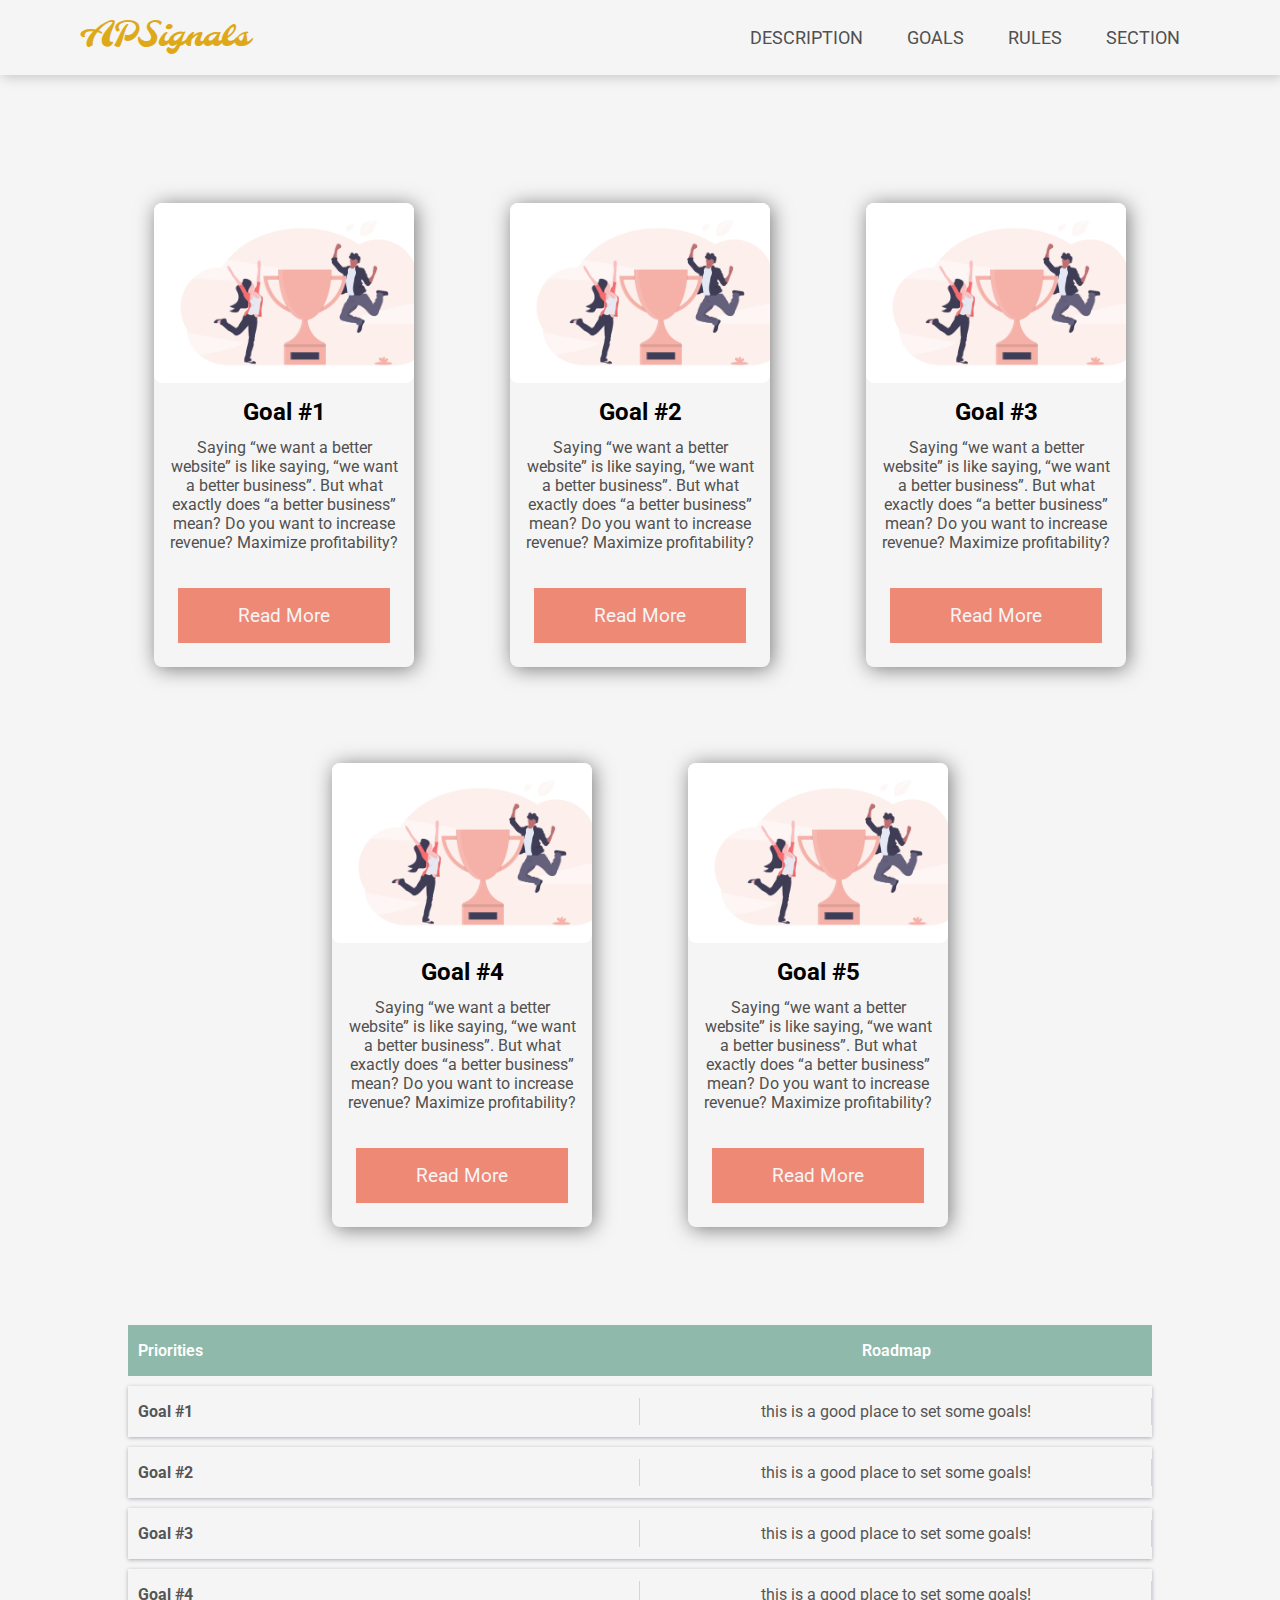
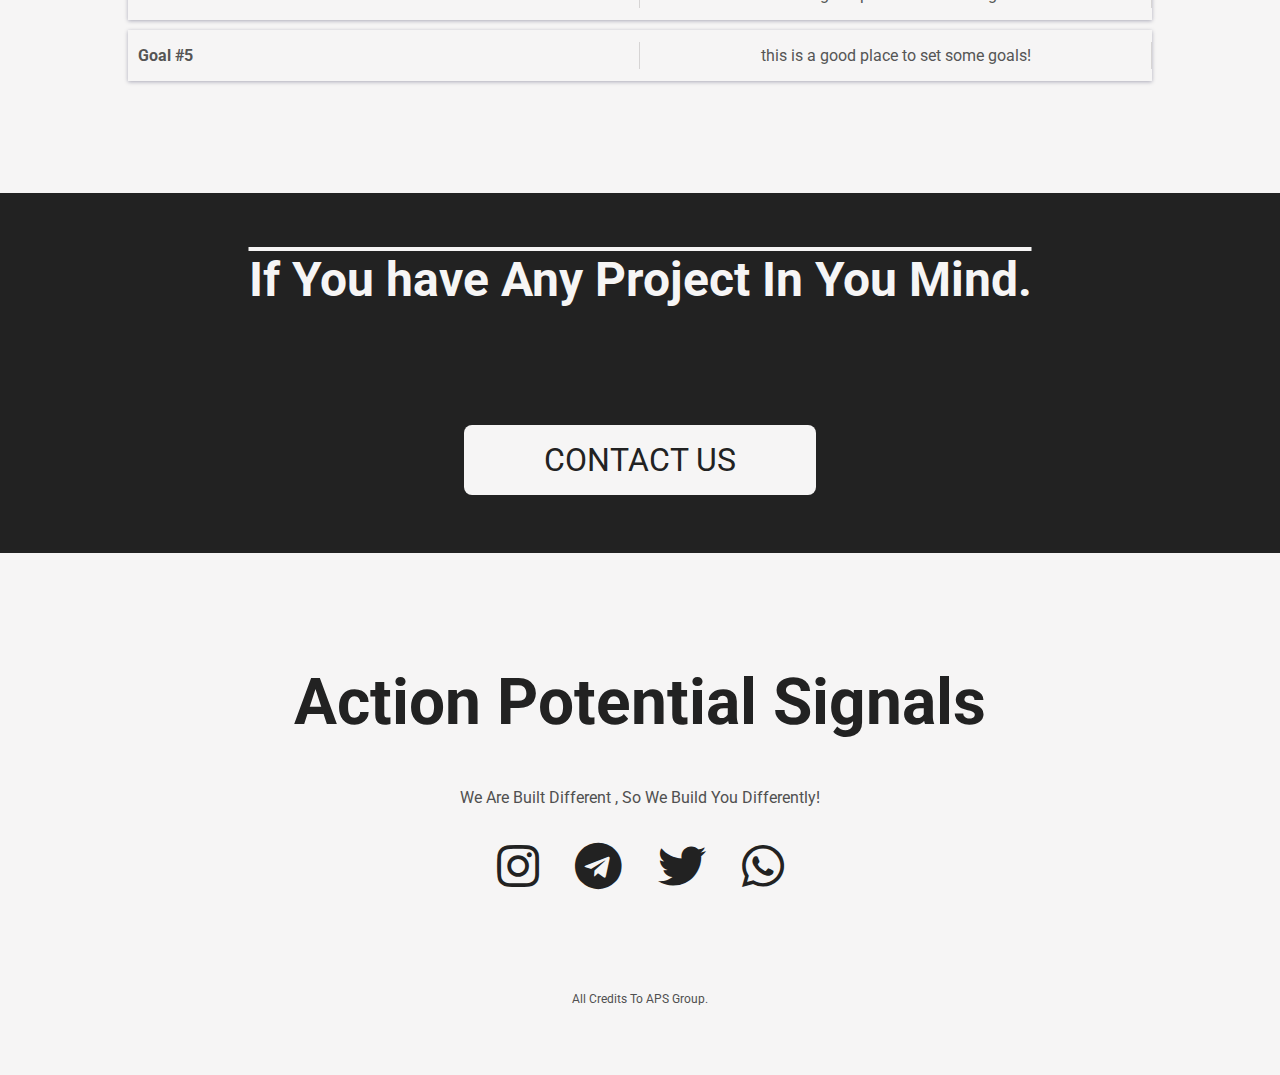
==== Goals/index.html @ fe3c5ffa "apsignals css-2" ====
<!DOCTYPE html>
<html lang="en">

<head>
    <meta charset="UTF-8">
    <meta http-equiv="X-UA-Compatible" content="IE=edge">
    <meta name="viewport" content="width=device-width, initial-scale=1.0">
    <title>Main Page</title>
    <link rel="stylesheet" href="/css/style.css">
    <link rel="stylesheet" href="https://use.fontawesome.com/releases/v5.13.0/css/all.css">
</head>
<body>
    <!-----------navbar----------------->
    <header>
        <nav>
            <input type="checkbox" id="check">
            <label for="check" class="checkbtn">
                <i class="fa fa-bars"></i>
            </label>
            <div class="logo">
                <p>APSignals</p>
            </div>
                <ul>
                    <li><a href="">Description</a></li>
                    <li><a href="">Goals</a></li>
                    <li><a href="">Rules</a></li>
                    <li><a href="">Section</a></li>
                </ul>
        </nav>
    </header>

  <!--------cards---------->
  <section class="container">

    <div class="card">
        <div class="card-image img-2"></div>
        <h2>Goal #1</h2>
        <p>Saying “we want a better website” is like saying, “we want a better business”.
            But what exactly does “a better business” mean? Do you want to increase revenue? Maximize profitability?
        </p>
        <a href="">Read More</a>
    </div>
    
    <div class="card">
        <div class="card-image img-2"></div>
        <h2>Goal #2</h2>
        <p>Saying “we want a better website” is like saying, “we want a better business”.
            But what exactly does “a better business” mean? Do you want to increase revenue? Maximize profitability?
        </p>
        <a href="">Read More</a>
    </div>
    <div class="card">
        <div class="card-image img-2"></div>
        <h2>Goal #3</h2>
        <p>Saying “we want a better website” is like saying, “we want a better business”.
            But what exactly does “a better business” mean? Do you want to increase revenue? Maximize profitability?
        </p>
        <a href="">Read More</a>
    </div>

    <div class="card">
        <div class="card-image img-2"></div>
        <h2>Goal #4</h2>
        <p>Saying “we want a better website” is like saying, “we want a better business”.
            But what exactly does “a better business” mean? Do you want to increase revenue? Maximize profitability?
        </p>
        <a href="">Read More</a>
    </div>
    <div class="card">
        <div class="card-image img-2"></div>
        <h2>Goal #5</h2>
        <p>Saying “we want a better website” is like saying, “we want a better business”.
            But what exactly does “a better business” mean? Do you want to increase revenue? Maximize profitability?
        </p>
        <a href="">Read More</a>
    </div>
</section>

<!-------table---------->
<div class="table-box">
    <div class="table-row table-head">
        <div class="table-cell first-cell">
            <p>Priorities</p>
        </div>
        <div class="table-cell">
            <p>Roadmap</p>
        </div>
    </div>


    <div class="table-row">
        <div class="table-cell first-cell">
            <p><strong>Goal #1</strong></p>
        </div>
        <div class="table-cell">
            <p>this is a good place to set some goals!</p>
        </div> 
    </div>


    <div class="table-row">
        <div class="table-cell first-cell">
            <p><strong>Goal #2</strong></p>
        </div>
        <div class="table-cell">
            <p>this is a good place to set some goals!</p>
        </div> 
    </div>


    <div class="table-row">
        <div class="table-cell first-cell">
            <p><strong>Goal #3</strong></p>
        </div>
        <div class="table-cell">
            <p>this is a good place to set some goals!</p>
        </div> 
    </div>


    <div class="table-row">
        <div class="table-cell first-cell">
            <p><strong>Goal #4</strong></p>
        </div>
        <div class="table-cell">
            <p>this is a good place to set some goals!</p>
        </div> 
    </div>

    <div class="table-row">
        <div class="table-cell first-cell">
            <p><strong>Goal #5</strong></p>
        </div>
        <div class="table-cell">
            <p>this is a good place to set some goals!</p>
        </div> 
    </div>

     <!------------contact-us-------------------------->
     <section class="contact">
        <h2>If You have Any Project In You Mind.</h2>
        <a href="">contact us</a>
    </section>
    <!--------footer-------->
    <footer class="footer">
        <h3>Action Potential Signals</h3>
        <p>We Are Built Different , So We Build You Differently!</p>
        <div class="social-media-footer">
            <a href=""><i class="fab fa-instagram"></i></a>
            <a href=""><i class="fab fa-telegram"></i></a>
            <a href=""><i class="fab fa-twitter"></i></a>
            <a href=""><i class="fab fa-whatsapp"></i></a>
        </div>
        <p class="copyright">All Credits To APS Group.</p>
    </footer>


</body>
</html>
---- css/style.css ----
@import url("https://fonts.googleapis.com/css2?family=Roboto&display=swap");
@import url("https://fonts.googleapis.com/css2?family=Molle:ital@1&display=swap");
@import url("https://fonts.googleapis.com/css2?family=Montserrat:ital,wght@1,600&family=Yuji+Syuku&display=swap");
* {
  margin: 0;
  padding: 0;
  box-sizing: border-box;
  font-family: "Roboto", sans-serif;
  max-width: 100%;
}
:root {
  --black: #505050;
  --pitch-black: #222222;
  --white: #f6f5f5;
  --orange: #dea919;
  --red: #ed8975;
  --blue: #304d63;
  --green: #8fb9aa;
}
body {
  background-color: var(--white);
}
ul {
  list-style: none;
}
a {
  text-decoration: none;
}
/*----------------navbar-------------------------*/


nav {
  width: 100%;
  height: 75px;
  box-shadow: 0.1rem 0.1rem 0.75rem rgba(0, 0, 0, 0.2);
  line-height: 75px;
  padding: 0 80px;
  background-color: var(--white);
}
nav .logo {
  float: left;
}
nav .logo p {
  font-family: "Molle", cursive;
  font-size: 2rem;
  color: var(--orange);
}

nav ul {
  float: right;
}
nav ul li {
  list-style: none;
  display: inline-block;
}
nav ul li a {
  text-decoration: none;
  color: var(--black);
  font-size: 18px;
  text-transform: uppercase;
  padding: 0 20px;
}
nav ul li a:hover {
  transition:all 0.5s ease;
  color: var(--red);
}

.checkbtn {
  color: var(--black);
  font-size: 2rem;
  cursor: pointer;
  float: right;
  display: none;
}
#check {
  display: none;
}

.heading{
  padding-left: 5rem;
  padding-top: 5rem;
  font-size: 4rem;
  font-weight: bold;
  color: var(--black);
}
/*-----------info------------------*/
.info {
  margin: 7rem 3rem;
}
.info h1 {
  letter-spacing: 0.25rem;
  font-family: "Montserrat", sans-serif;
  color: var(--green);
  padding-left: 3rem;
  font-size: 5rem;
  font-weight: 900;
}
.info p {
  padding: 4rem;
  color: var(--black);
  font-size: 1.5rem;
  font-weight: 600;
  line-height: 3.5rem;
  text-align: center;
}
/*-------card------------*/
.container {
  display: flex;
  flex-wrap: wrap;
  justify-content: center;
  margin-top: 5rem;
}
.card {
  width: 260px;
  margin: 3rem;
  box-shadow: 2px 2px 20px rgba(0, 0, 0, 0.5);
  border-radius: 0.5rem;
}
.card:hover {
  transform: scale(1.2);
  transition: all 0.75s ease;
  background-color: var(--white);
  
  
}
.card a {
  padding: 1rem;
  margin: 1.5rem;
  display: block;
  text-decoration: none;
  background-color: var(--red);
  color: var(--white);
  font-size: 1.2rem;
  text-align: center;
}

.card-image {
  margin-bottom: 15px;
  height: 180px;
  background-size: cover;
  border-radius: 0.5rem;
}
.card h2 {
  text-align: center;
}
.card p {
  text-align: center;
  padding: 0.75rem;
  color: var(--black);
  font-size: 1rem;
}
.img-1 {
  background-image: url("/img/description-1.png");
}
.img-2 {
  background-image: url("/img/goals.png");
}
.img-3 {
  background-image: url("/img/rules.png");
}
.img-4{
  background-image: url('/img/management.png');
}
.img-5{
  background-image: url('/img/media.png');
}
.img-6{
  background-image: url('/img/english.png');
}
.img-7{
  background-image: url('/img/best.png');
}

/*--------------table--------------------*/

.table-box {
  margin: 50px auto;
}

.table-row {
  display: table;
  width: 80%;
  margin: 10px auto;
  background: transparent;
  padding: 12px 0;
  color: #555;
  font-size: 1rem;
  box-shadow: 0 1px 4px 0px rgba(0, 0, 50, 0.3);
}
.table-head {
  background: var(--green);
  box-shadow: none;
  color: #fff;
  font-weight: 600;
}
.table-head .table-cell {
  border-right: none;
}
.table-cell {
  display: table-cell;
  width: 20%;
  text-align: center;
  padding: 4px 0;
  border-right: 1px solid #d6d4d4;
  vertical-align: middle;
}
.first-cell {
  text-align: left;
  padding-left: 10px;
}
.last-cell {
  border-right: none;
}
a {
  text-decoration: none;
  color: #555;
}

@media only screen and (max-width: 600px) {
  .table-row {
    font-size: 10px;
  }
}
/*--------------------------------------*/


.box {
  min-width: 100%;
  display: flex;
  align-items: center;
  justify-content: space-evenly;
  flex-wrap: wrap;
  padding: 30px;
  margin-top: 7rem;
}
.box .box-card {
  max-width: 100%;
  height: 215px;
 
  background-color: var(--white);
  margin: 30px 10px;
  padding: 20px 15px;
  display: flex;
  flex-direction: column;
  box-shadow: 0px 5px 20px rgba(0, 0, 0, 0.5);
  transition: 0.3s ease-in-out;
}
.box .box-card:hover {
  height: 420px;
}
.box .box-card .imgBx {
  position: relative;
  width: 260px;
  height: 260px;
  top: -60px;
  z-index: 1;
  box-shadow: 0px 5px 20px rgba(0, 0, 0, 0.5);
}
.box .box-card .imgBx img {
  max-width: 100%;
  border-radius: 4px;
}
.box .box-card .content {
  position: relative;
  margin-top: -140px;
  padding: 10px 15px;
  text-align: center;
  color: #111;
  visibility: hidden;
  opacity: 0;
  transition: 0.3s ease-in-out;
}
.box .box-card:hover .content {
  visibility: visible;
  opacity: 1;
  margin: -30px;
  transition-delay: 0.3s;
}




/*------------------contact----------------------*/
.contact {
  margin: 7rem 0;
  display: flex;
  flex-direction: column;
  height: 40vh;
  background-color: var(--pitch-black);
  justify-content: space-around;
  align-items: center;
}
.contact h2 {
  color: var(--white);
  text-align: center;
  text-decoration: overline;
  font-size: 3rem;
}
.contact a {
  text-transform: uppercase;
  padding: 1rem 5rem;
  background-color: var(--white);
  border-radius: 0.5rem;
  font-size: 2rem;
  color: var(--pitch-black);
}
.contact a:hover {
  background-color: var(--blue);
  transition: all 0.5s ease;
}

/*-------------footer---------------------*/
.footer {
  height: 40vh;
  text-align: center;
}
.footer h3 {
  font-size: 4rem;
  color: var(--pitch-black);
  margin-bottom: 3rem;
}
.footer p {
  color: var(--black);
}
.social-media-footer {
  display: block;
  margin: 2rem;
}
.social-media-footer a {
  padding: 0 1rem;
  border-radius: 50%;
  font-size: 3em;
}
.social-media-footer a i {
  color: var(--pitch-black);
}
.social-media-footer a i:hover {
  color: var(--red);
  transition: all 0.5s ease;
}
.copyright {
  color: var(--black);
  font-size: 0.75rem;
  padding: 4rem 0 1rem;
}


/*----------------media-queries---------------------------*/
@media screen and (max-width: 990px) {
  body , html{
    font-size: 13px;
  }
  nav {
    padding: 0px 50px;
    position: fixed;
    top: 0;
  }
  .checkbtn {
    display: block;
  }
  nav .logo p {
    font-size: 30px;
  }
  nav ul {
    width: 100%;
    height: 100%;
    background-color: var(--blue);
    position: fixed;
    top: 75px;
    left: -100%;
    text-align: center;
    transition: 0.4s ease;
  }
  nav ul li {
    display: block;
    margin: 60px 0;
    line-height: 20px;
    
  }
  #check:checked ~ ul {
    left: 0;
  }
  nav ul li a{
    color: var(--white);
  }
  .card:hover{
    z-index:-1;
  }
  }







/* nav {
  display: flex;
  flex-direction: row;
  justify-content: space-around;
  align-items: center;
  height: 15vh;
  box-shadow: 0.1rem 0.1rem 0.75rem rgba(0, 0, 0, 0.2);
}
.logo {
  font-family: "Molle", cursive;
  font-size: 2rem;
  color: var(--orange);
}
.menu ul {
  display: flex;
}
.menu ul li {
  justify-content: space-between;
  margin: 0 2rem;
}
.menu ul li a {
  color: var(--black);
  font-size: 1.5rem;
  font-weight: 700;
}
.menu ul li a:hover{
  transition:all 0.5s ease;
  color: var(--red);
} */
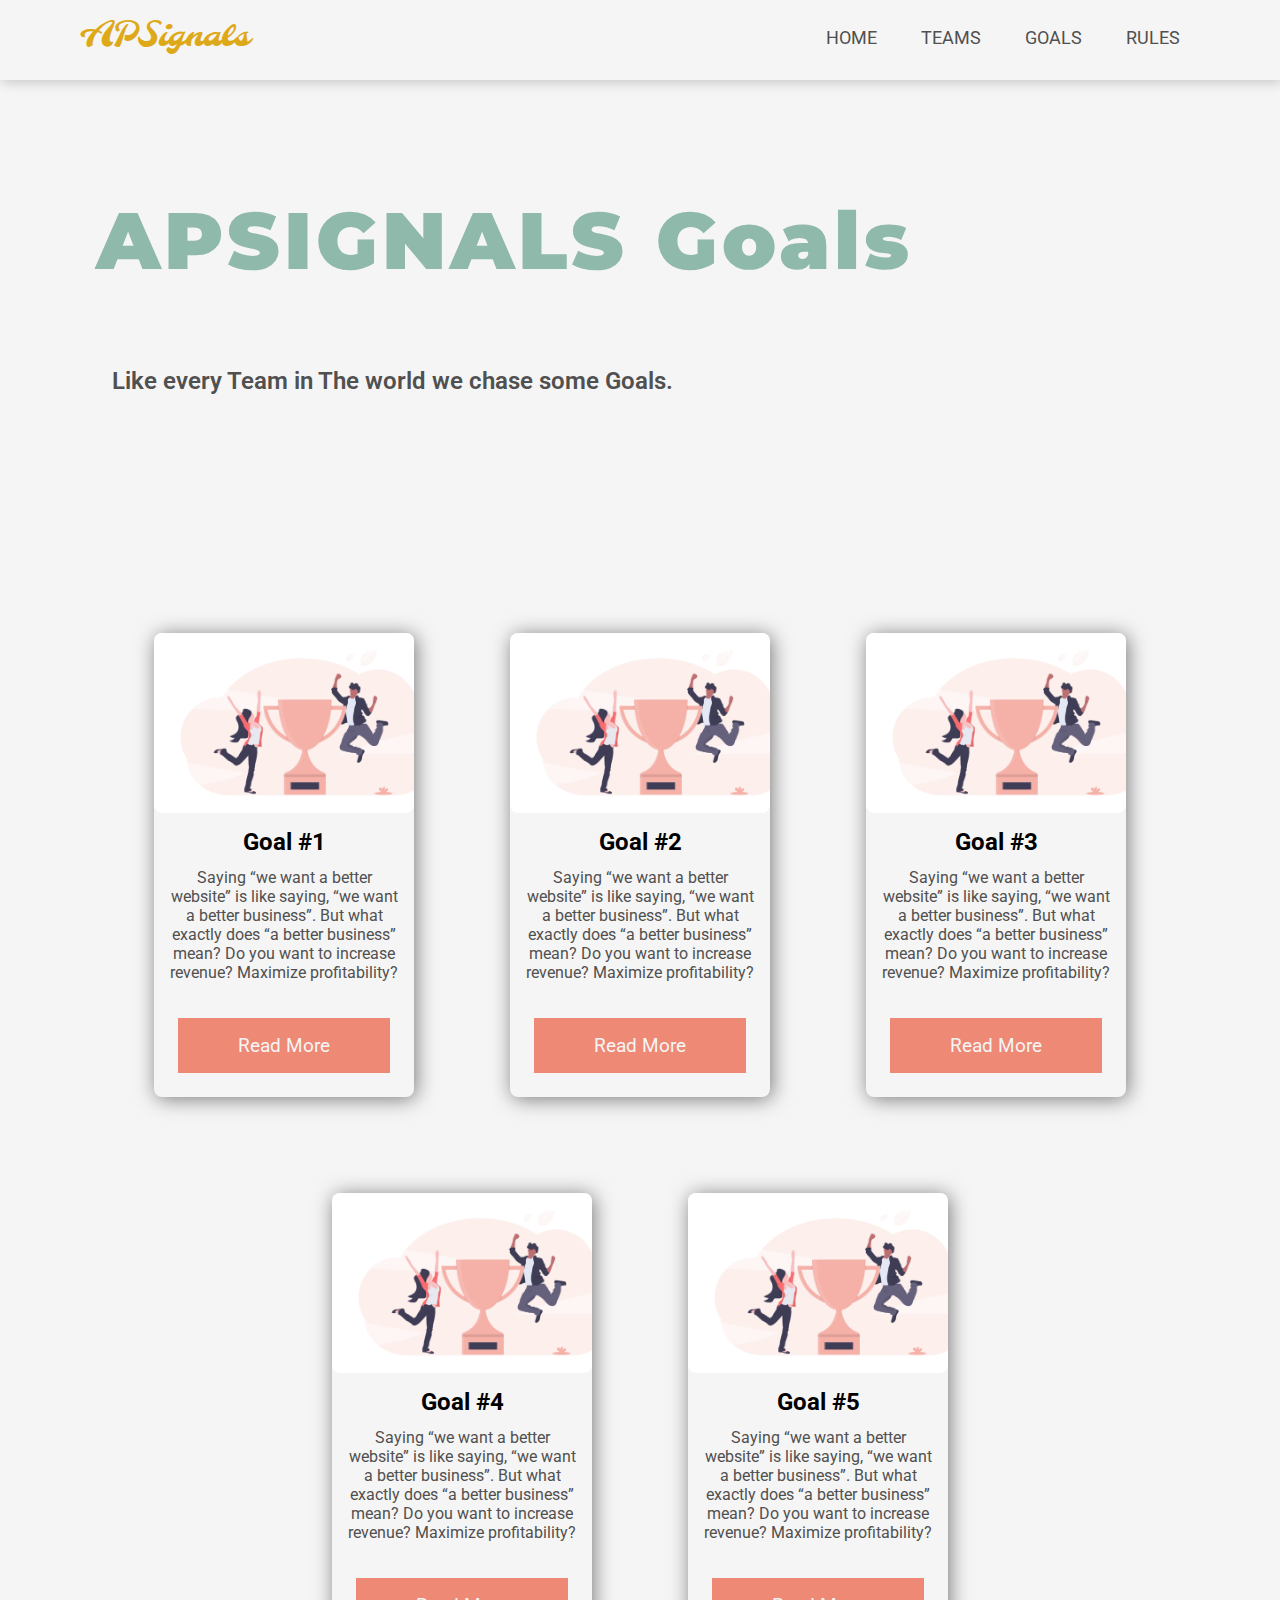
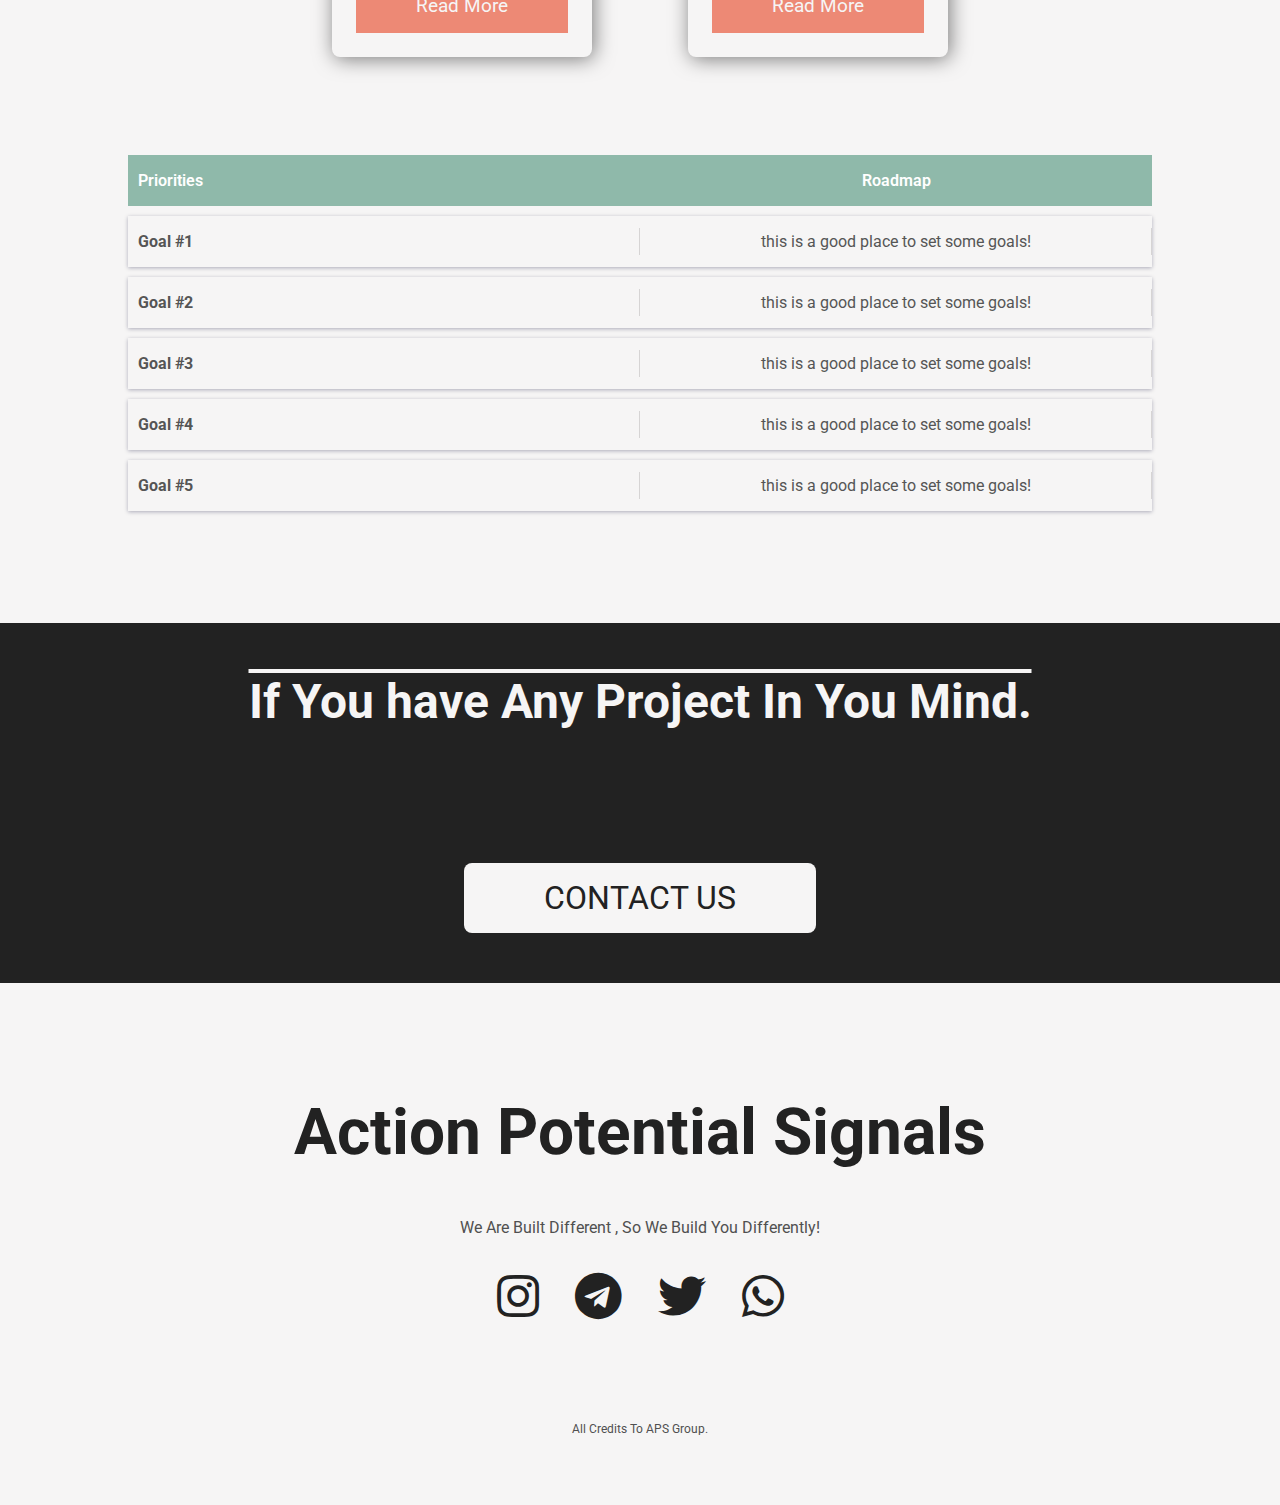
==== commit 5b270fdd: "version 1.1" ====
--- a/Goals/index.html
+++ b/Goals/index.html
@@ -20,14 +20,22 @@
             <div class="logo">
                 <p>APSignals</p>
             </div>
-                <ul>
-                    <li><a href="">Description</a></li>
-                    <li><a href="">Goals</a></li>
-                    <li><a href="">Rules</a></li>
-                    <li><a href="">Section</a></li>
-                </ul>
+            <ul>
+                <li><a href="../Main/index.html">Home</a></li>
+                <li><a href="../Table/index.html">Teams</a></li>
+                <li><a href="../Goals/index.html">Goals</a></li>
+                <li><a href="../Rules/index.html">Rules</a></li>
+            </ul>
         </nav>
     </header>
+
+        <!---------------info-------------->
+        <div class="info">
+            <h1>APSIGNALS Goals</h1>
+            <p>
+                Like every Team in The world we chase some Goals. 
+            </p>
+        </div>
 
   <!--------cards---------->
   <section class="container">
@@ -139,17 +147,17 @@
      <!------------contact-us-------------------------->
      <section class="contact">
         <h2>If You have Any Project In You Mind.</h2>
-        <a href="">contact us</a>
+        <a href="http://t.me/joinchat/Z5HpD20ovOwyMjFk" target="_blank">contact us</a>
     </section>
     <!--------footer-------->
     <footer class="footer">
         <h3>Action Potential Signals</h3>
         <p>We Are Built Different , So We Build You Differently!</p>
         <div class="social-media-footer">
-            <a href=""><i class="fab fa-instagram"></i></a>
-            <a href=""><i class="fab fa-telegram"></i></a>
-            <a href=""><i class="fab fa-twitter"></i></a>
-            <a href=""><i class="fab fa-whatsapp"></i></a>
+            <a href="https://www.instagram.com/apsignal/" target="_blank"><i class="fab fa-instagram"></i></a>
+            <a href="http://t.me/joinchat/Z5HpD20ovOwyMjFk" target="_blank"><i class="fab fa-telegram"></i></a>
+            <a href="http://t.me/joinchat/Z5HpD20ovOwyMjFk" target="_blank"><i class="fab fa-twitter"></i></a>
+            <a href="http://t.me/joinchat/Z5HpD20ovOwyMjFk" target="_blank"><i class="fab fa-whatsapp"></i></a>
         </div>
         <p class="copyright">All Credits To APS Group.</p>
     </footer>
--- a/css/style.css
+++ b/css/style.css
@@ -31,7 +31,7 @@
 
 nav {
   width: 100%;
-  height: 75px;
+  height: 5rem;
   box-shadow: 0.1rem 0.1rem 0.75rem rgba(0, 0, 0, 0.2);
   line-height: 75px;
   padding: 0 80px;
@@ -101,7 +101,7 @@
   font-size: 1.5rem;
   font-weight: 600;
   line-height: 3.5rem;
-  text-align: center;
+  text-align: left;
 }
 /*-------card------------*/
 .container {
@@ -115,6 +115,7 @@
   margin: 3rem;
   box-shadow: 2px 2px 20px rgba(0, 0, 0, 0.5);
   border-radius: 0.5rem;
+  cursor: pointer;
 }
 .card:hover {
   transform: scale(1.2);
@@ -236,7 +237,6 @@
 .box .box-card {
   max-width: 100%;
   height: 215px;
- 
   background-color: var(--white);
   margin: 30px 10px;
   padding: 20px 15px;
@@ -248,6 +248,7 @@
 .box .box-card:hover {
   height: 420px;
 }
+
 .box .box-card .imgBx {
   position: relative;
   width: 260px;
@@ -276,7 +277,12 @@
   margin: -30px;
   transition-delay: 0.3s;
 }
-
+.content h2{
+  padding-left: 5rem;
+}
+.content p{
+  padding-left: 5rem;
+}
 
 
 
@@ -295,6 +301,7 @@
   text-align: center;
   text-decoration: overline;
   font-size: 3rem;
+  padding-bottom: 2rem;
 }
 .contact a {
   text-transform: uppercase;
@@ -348,12 +355,45 @@
 /*----------------media-queries---------------------------*/
 @media screen and (max-width: 990px) {
   body , html{
-    font-size: 13px;
+    max-width: 100%;
+    overflow-x: hidden;
+    height: 100vh;
+  }
+  .info h1{
+    font-size: 2.5rem;
+    text-align: center;
+    padding: 2rem 0;
+  }
+  .info p{
+    line-height: 2.5rem;
+    font-size: 1rem;
+    padding: 2rem 0;
+  }
+  .footer h3{
+    font-size: 2.5rem;
+  }
+  .footer p{
+    padding: 0 1rem;
+  }
+  .social-media-footer {
+    font-size: 0.5rem;
+  }
+  .contact{
+    height: auto;
+    padding: 2rem;
+  }
+  .contact a{
+    font-size: 1rem;
+  }
+  .contact h2{
+    font-size: 2rem;
+    padding-bottom: 2rem;
   }
   nav {
     padding: 0px 50px;
     position: fixed;
     top: 0;
+    z-index: 2;
   }
   .checkbtn {
     display: block;
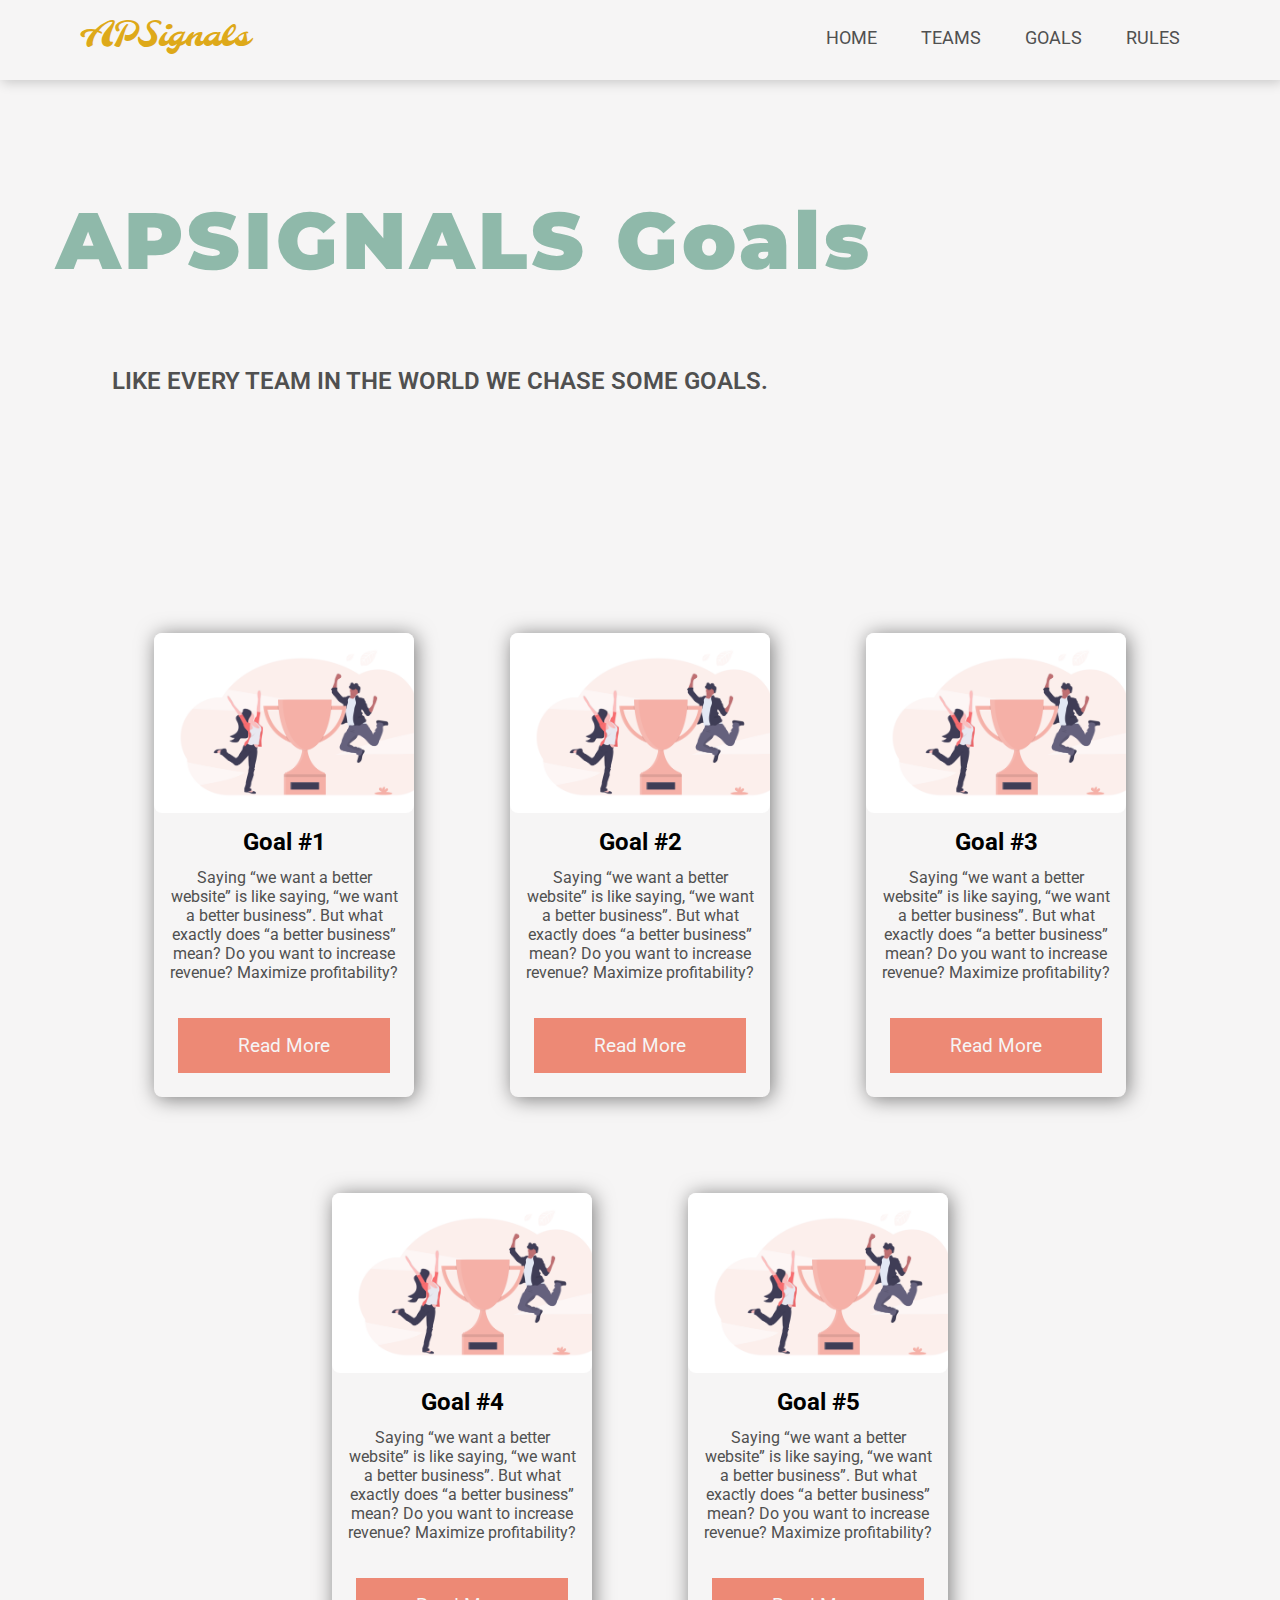
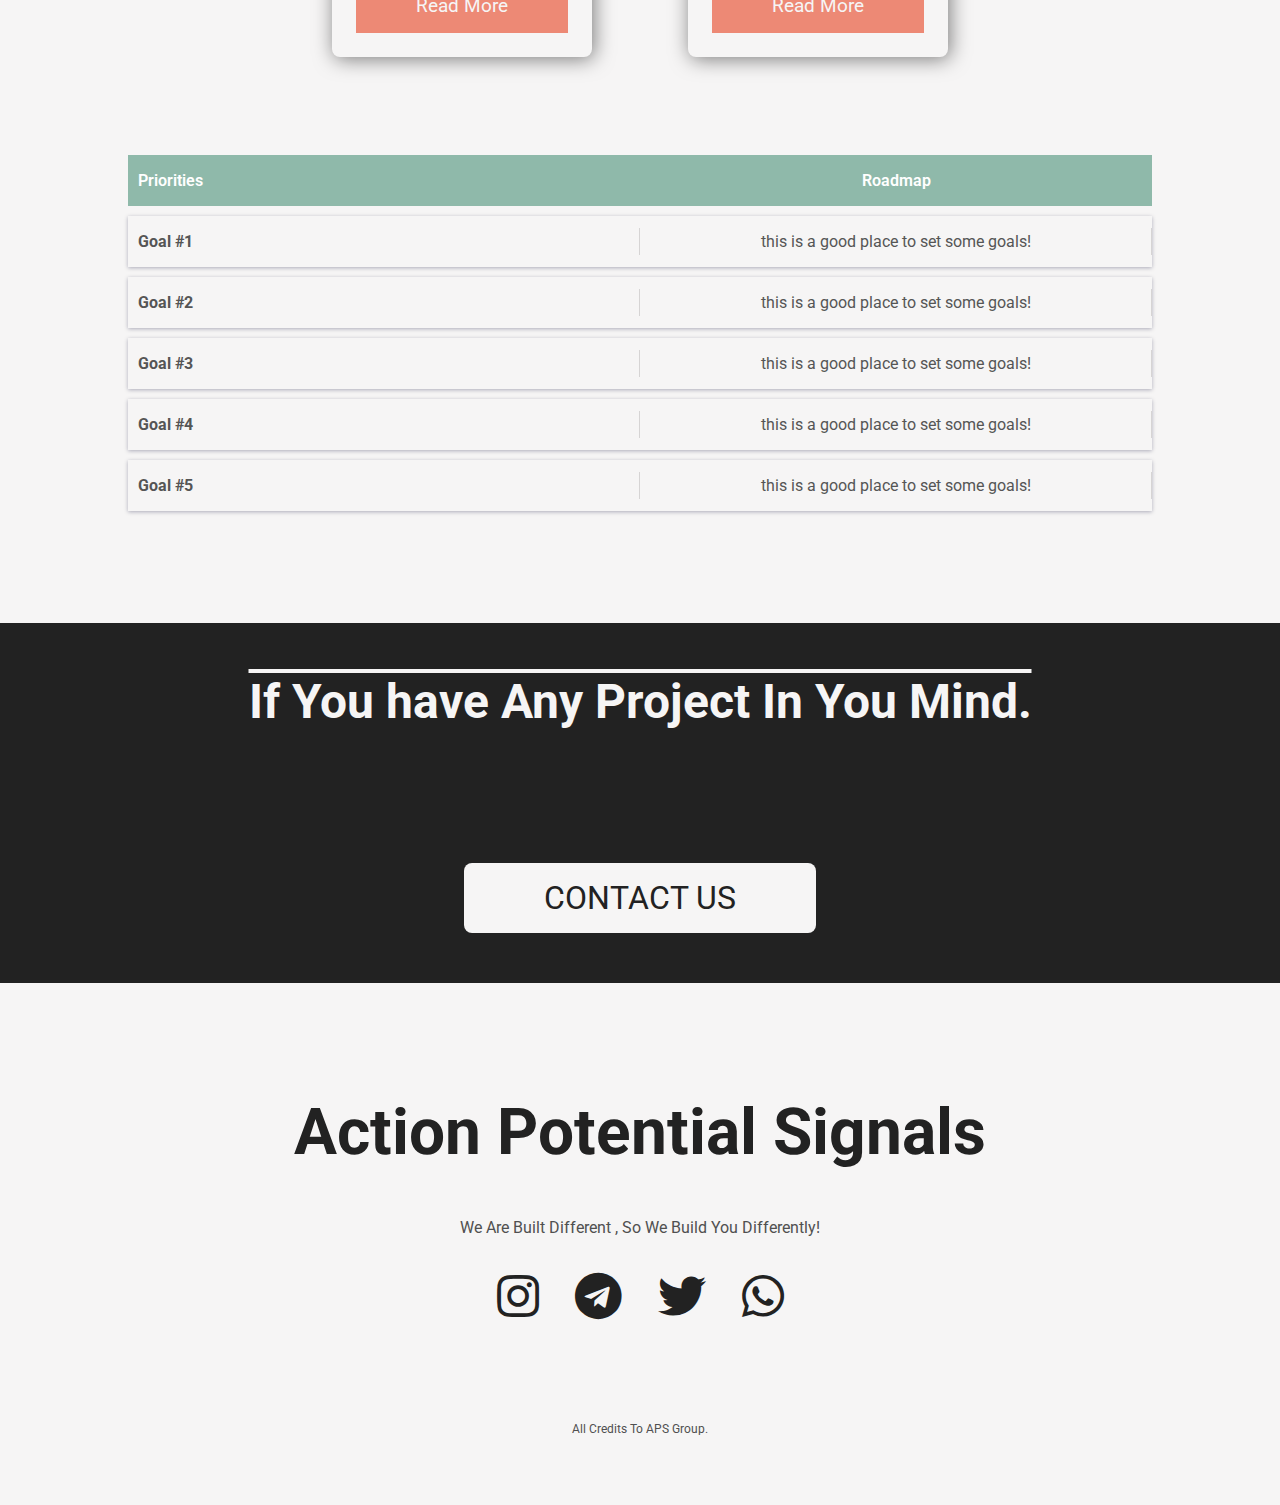
==== commit a2955bb9: "version 1.4" ====
--- a/Goals/index.html
+++ b/Goals/index.html
@@ -6,7 +6,7 @@
     <meta http-equiv="X-UA-Compatible" content="IE=edge">
     <meta name="viewport" content="width=device-width, initial-scale=1.0">
     <title>Main Page</title>
-    <link rel="stylesheet" href="/css/style.css">
+    <link rel="stylesheet" href="../css/style.css">
     <link rel="stylesheet" href="https://use.fontawesome.com/releases/v5.13.0/css/all.css">
 </head>
 <body>
--- a/css/style.css
+++ b/css/style.css
@@ -20,12 +20,7 @@
 body {
   background-color: var(--white);
 }
-ul {
-  list-style: none;
-}
-a {
-  text-decoration: none;
-}
+
 /*----------------navbar-------------------------*/
 
 
@@ -91,9 +86,10 @@
   letter-spacing: 0.25rem;
   font-family: "Montserrat", sans-serif;
   color: var(--green);
-  padding-left: 3rem;
+  padding-left: 0.5rem;
   font-size: 5rem;
   font-weight: 900;
+  text-align: left;
 }
 .info p {
   padding: 4rem;
@@ -102,6 +98,60 @@
   font-weight: 600;
   line-height: 3.5rem;
   text-align: left;
+  text-transform: uppercase;
+}
+/*-----------------------secret-msg----------------------*/
+.title-word {
+  animation: color-animation 4s linear infinite;
+}
+
+.title-word-1 {
+  --color-1: #DF8453;
+  --color-2: #3D8DAE;
+  --color-3: #E4A9A8;
+}
+
+.title-word-2 {
+  --color-1: #DBAD4A;
+  --color-2: #ACCFCB;
+  --color-3: #17494D;
+}
+
+.title-word-3 {
+  --color-1: #ACCFCB;
+  --color-2: #E4A9A8;
+  --color-3: #ACCFCB;
+}
+
+.title-word-4 {
+  --color-1: #3D8DAE;
+  --color-2: #DF8453;
+  --color-3: #75557a;
+}
+
+@keyframes color-animation {
+  0%    {color: var(--color-1)}
+  32%   {color: var(--color-1)}
+  33%   {color: var(--color-2)}
+  65%   {color: var(--color-2)}
+  66%   {color: var(--color-3)}
+  99%   {color: var(--color-3)}
+  100%  {color: var(--color-1)}
+}
+
+/* Here are just some visual styles. 🖌 */
+
+.secret-msg{
+  display: grid;
+  place-items: center;  
+  text-align: center;
+}
+
+.title {
+  font-family: "Montserrat", sans-serif;
+  font-weight: 800;
+  font-size: 7vw;
+  text-transform: uppercase;
 }
 /*-------card------------*/
 .container {
@@ -151,25 +201,25 @@
   font-size: 1rem;
 }
 .img-1 {
-  background-image: url("/img/description-1.png");
+  background-image: url("../img/description-1.png");
 }
 .img-2 {
-  background-image: url("/img/goals.png");
+  background-image: url("../img/goals.png");
 }
 .img-3 {
-  background-image: url("/img/rules.png");
+  background-image: url("../img/rules.png");
 }
 .img-4{
-  background-image: url('/img/management.png');
+  background-image: url('../img/management.png');
 }
 .img-5{
-  background-image: url('/img/media.png');
+  background-image: url('../img/media.png');
 }
 .img-6{
-  background-image: url('/img/english.png');
+  background-image: url('../img/english.png');
 }
 .img-7{
-  background-image: url('/img/best.png');
+  background-image: url('../img/best.png');
 }
 
 /*--------------table--------------------*/
@@ -238,7 +288,7 @@
   max-width: 100%;
   height: 215px;
   background-color: var(--white);
-  margin: 30px 10px;
+  margin: 3.2rem 1rem;
   padding: 20px 15px;
   display: flex;
   flex-direction: column;
@@ -247,6 +297,7 @@
 }
 .box .box-card:hover {
   height: 420px;
+
 }
 
 .box .box-card .imgBx {
@@ -263,10 +314,10 @@
 }
 .box .box-card .content {
   position: relative;
-  margin-top: -140px;
-  padding: 10px 15px;
-  text-align: center;
-  color: #111;
+  margin-top: -8.75rem;
+  padding: 1rem 1rem;
+  text-align: center;
+  color: var(--black);
   visibility: hidden;
   opacity: 0;
   transition: 0.3s ease-in-out;
@@ -274,16 +325,9 @@
 .box .box-card:hover .content {
   visibility: visible;
   opacity: 1;
-  margin: -30px;
   transition-delay: 0.3s;
-}
-.content h2{
-  padding-left: 5rem;
-}
-.content p{
-  padding-left: 5rem;
-}
-
+  margin-top: -3.5rem;
+}
 
 
 /*------------------contact----------------------*/
@@ -361,8 +405,9 @@
   }
   .info h1{
     font-size: 2.5rem;
-    text-align: center;
+    text-align: left;
     padding: 2rem 0;
+    font-weight: 900;
   }
   .info p{
     line-height: 2.5rem;
